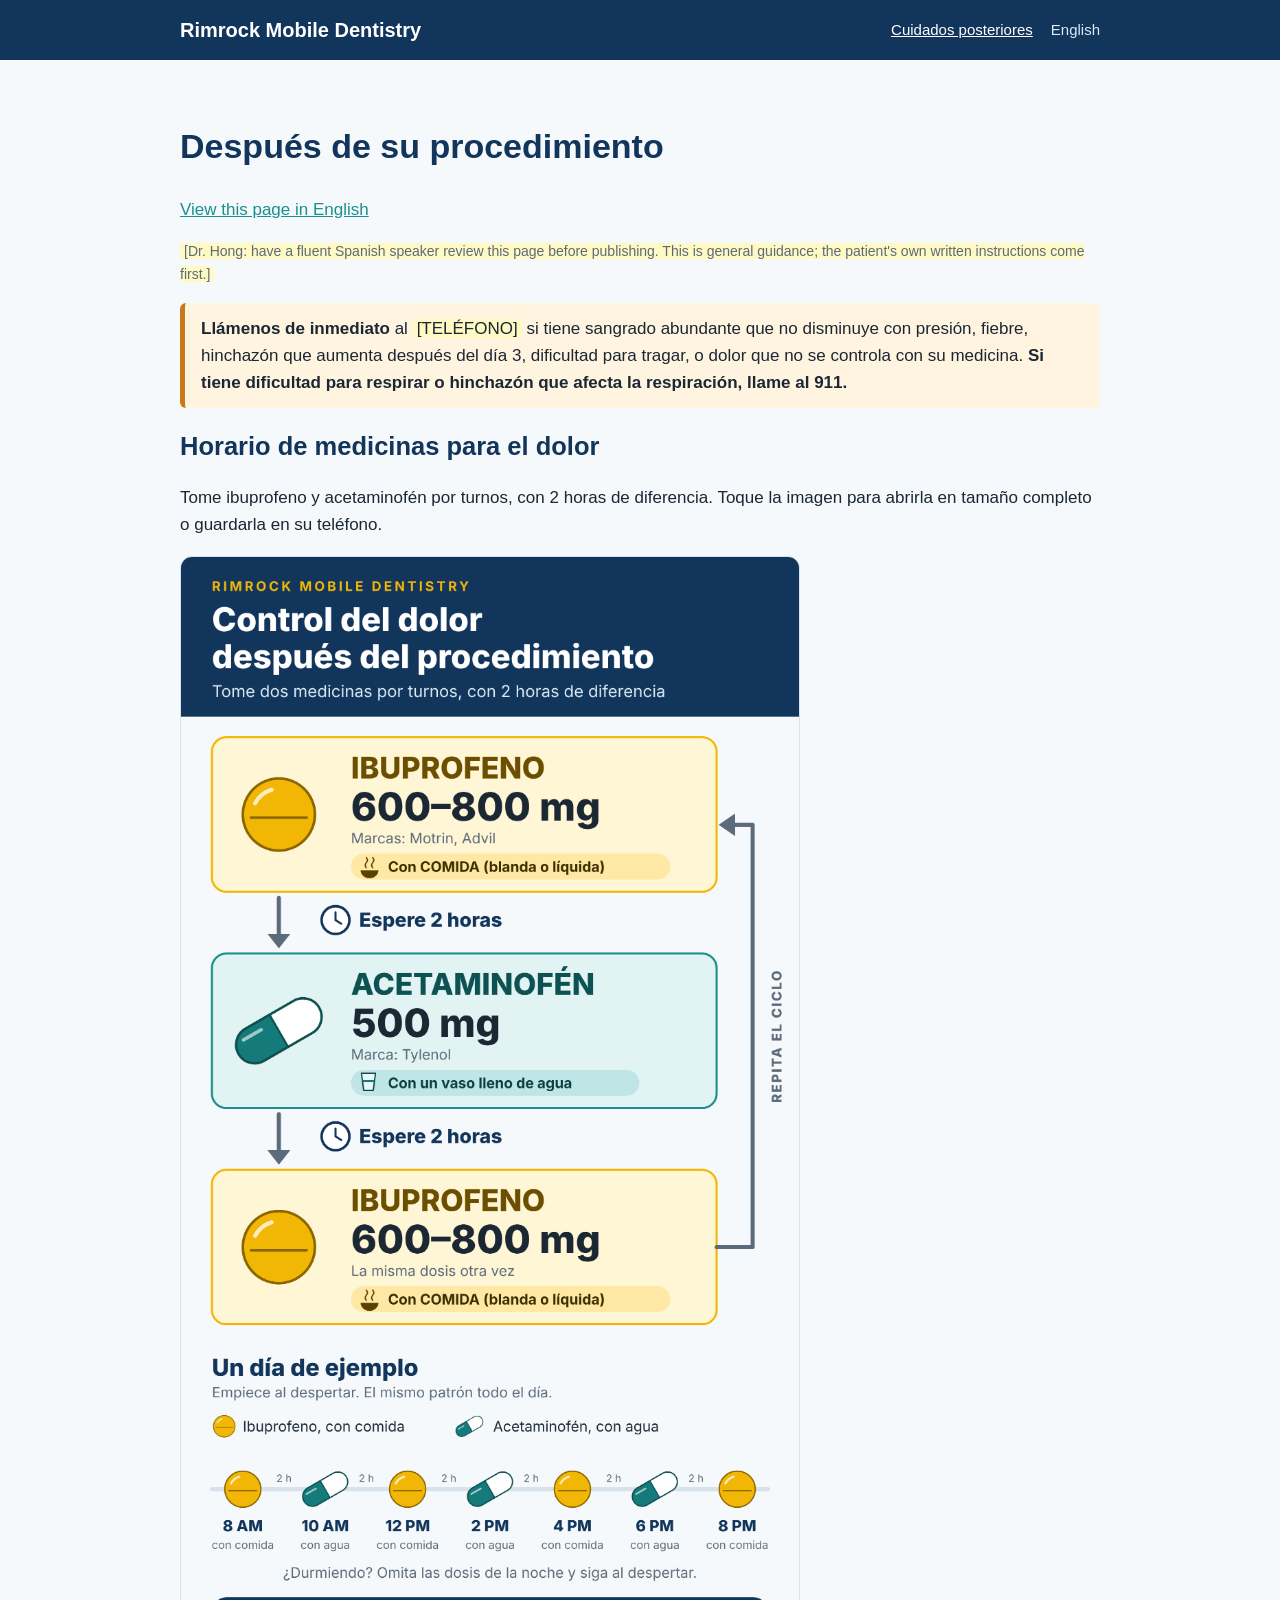
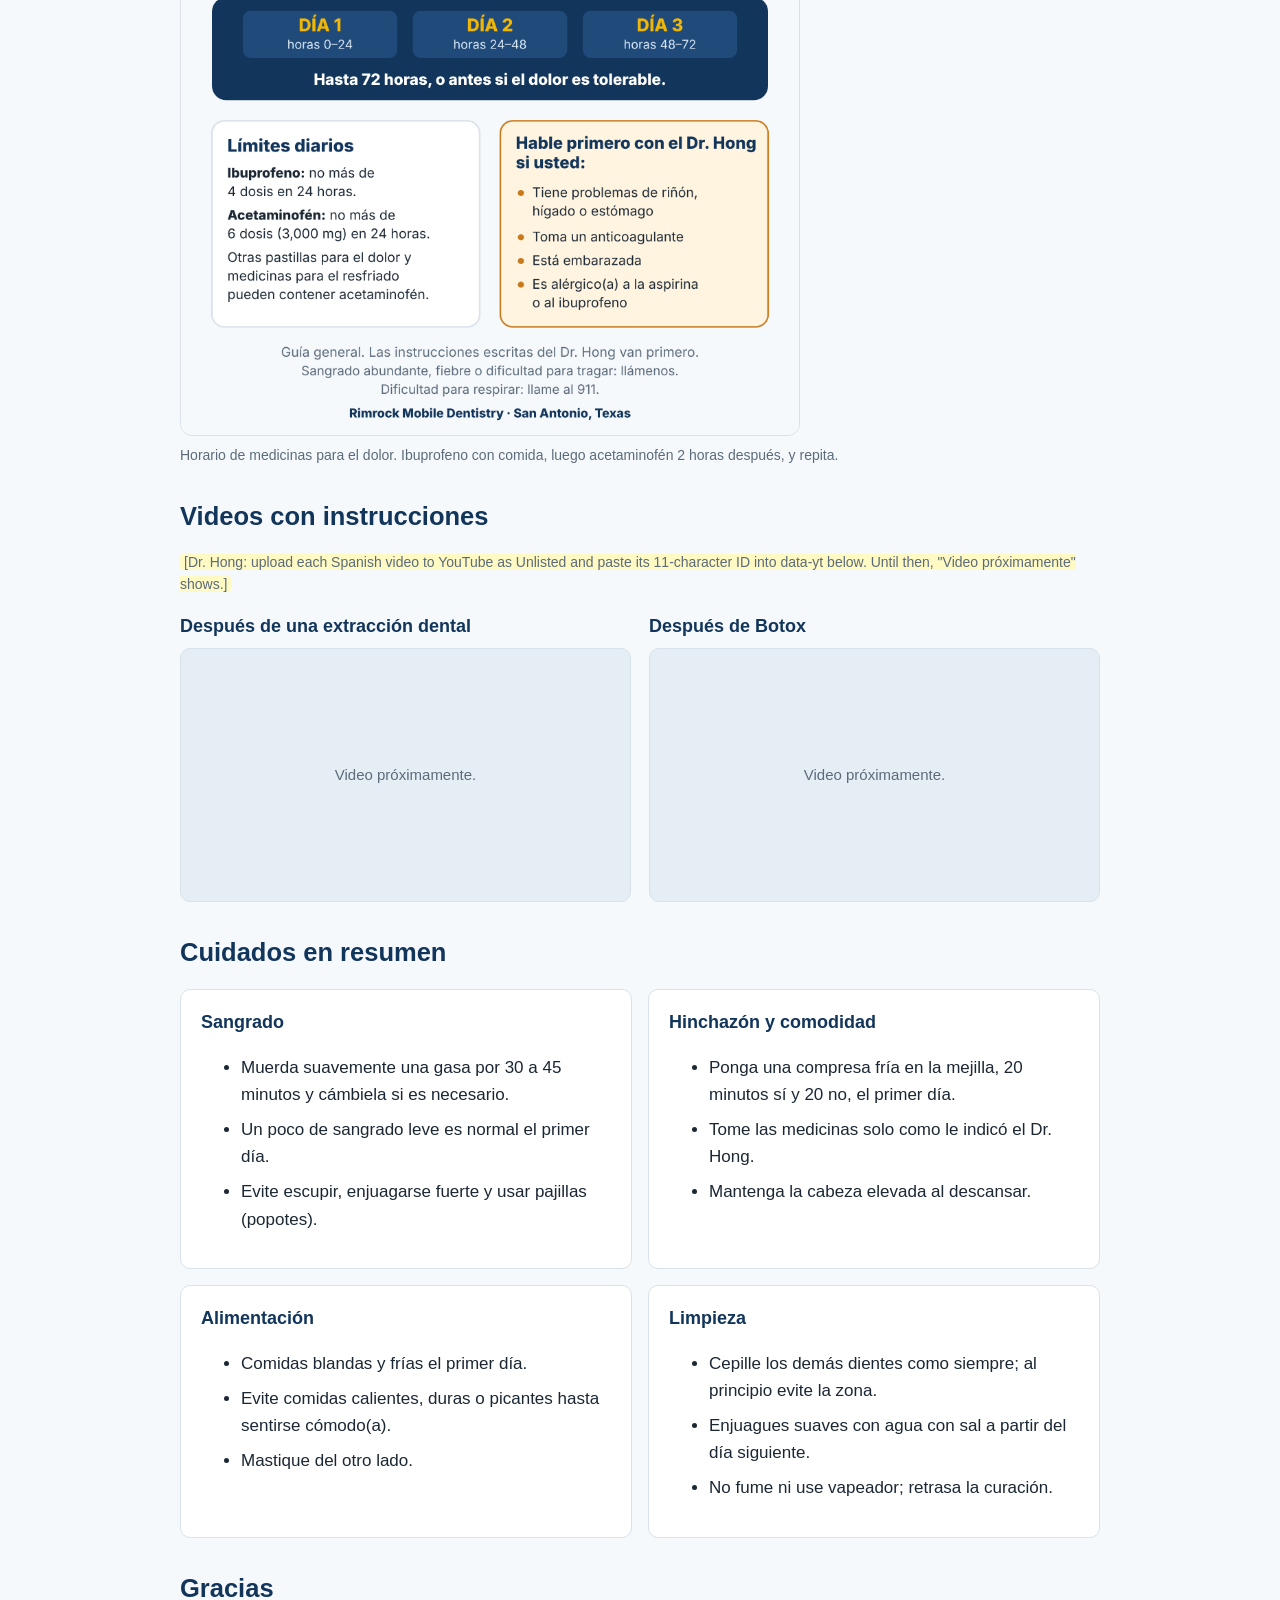
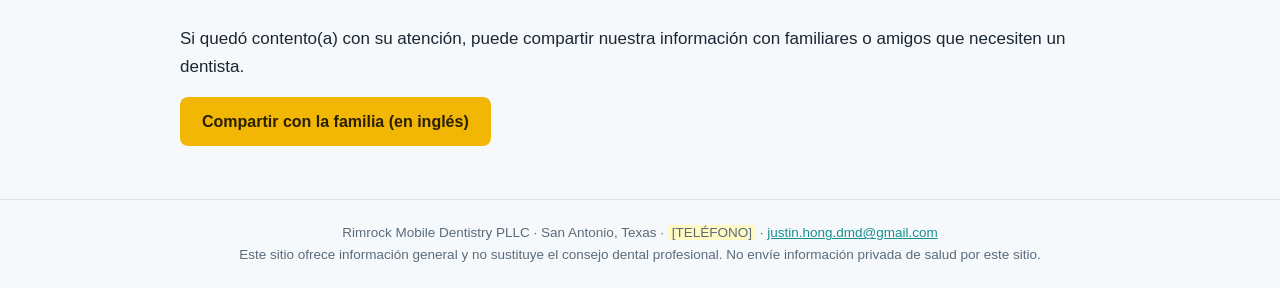
==== postop-es.html @ 41a5549b "Add files via upload" ====
<!DOCTYPE html><html lang="es"><head><meta charset="utf-8"><meta name="viewport" content="width=device-width, initial-scale=1"><title>Cuidados posteriores | Rimrock Mobile Dentistry</title><meta name="description" content="Instrucciones de cuidado, horario de medicinas para el dolor y videos después de su procedimiento dental."><link rel="stylesheet" href="style.css"></head><body><header><div class="in"><a class="brand" href="index.html">Rimrock Mobile Dentistry</a><nav><a href="postop-es.html" aria-current="page">Cuidados posteriores</a><a href="postop.html" lang="en" hreflang="en">English</a></nav></div></header>
<main>
<h1 style="color:var(--navy)">Después de su procedimiento</h1>
<p><a href="postop.html" lang="en" hreflang="en">View this page in English</a></p>
<p class="note"><span class="todo">[Dr. Hong: have a fluent Spanish speaker review this page before publishing. This is general guidance; the patient's own written instructions come first.]</span></p>
<div class="alert"><strong>Llámenos de inmediato</strong> al <span class="todo">[TELÉFONO]</span> si tiene sangrado abundante que no disminuye con presión, fiebre, hinchazón que aumenta después del día 3, dificultad para tragar, o dolor que no se controla con su medicina. <strong>Si tiene dificultad para respirar o hinchazón que afecta la respiración, llame al 911.</strong></div>

<h2>Horario de medicinas para el dolor</h2>
<p>Tome ibuprofeno y acetaminofén por turnos, con 2 horas de diferencia. Toque la imagen para abrirla en tamaño completo o guardarla en su teléfono.</p>
<figure class="figure"><a href="postop-pain-schedule-es.png" target="_blank" rel="noopener"><img src="postop-pain-schedule-es.png" width="1800" height="4305" loading="lazy" alt="Horario de medicinas para el dolor. Tome ibuprofeno de 600 a 800 mg con comida blanda o líquida. Dos horas después, tome acetaminofén de 500 mg con un vaso lleno de agua. Dos horas después, tome ibuprofeno con comida otra vez. Repita durante el día hasta 72 horas, o antes si el dolor es tolerable. Omita las dosis de la noche si está durmiendo. No más de 4 dosis de ibuprofeno ni 6 dosis de acetaminofén (3,000 mg) en 24 horas. Hable primero con el Dr. Hong si tiene problemas de riñón, hígado o estómago, toma un anticoagulante, está embarazada o es alérgico(a) a la aspirina o al ibuprofeno."></a><figcaption>Horario de medicinas para el dolor. Ibuprofeno con comida, luego acetaminofén 2 horas después, y repita.</figcaption></figure>

<h2>Videos con instrucciones</h2>
<p class="note"><span class="todo">[Dr. Hong: upload each Spanish video to YouTube as Unlisted and paste its 11-character ID into data-yt below. Until then, "Video próximamente" shows.]</span></p>
<div class="videos">
<div class="video-card"><h3>Después de una extracción dental</h3><div class="video" data-yt="" data-title="Después de una extracción dental">Video próximamente.</div></div>
<div class="video-card"><h3>Después de Botox</h3><div class="video" data-yt="" data-title="Después de Botox">Video próximamente.</div></div>
</div>

<h2>Cuidados en resumen</h2>
<div class="grid two">
<div class="card"><h3>Sangrado</h3><ul class="list"><li>Muerda suavemente una gasa por 30 a 45 minutos y cámbiela si es necesario.</li><li>Un poco de sangrado leve es normal el primer día.</li><li>Evite escupir, enjuagarse fuerte y usar pajillas (popotes).</li></ul></div>
<div class="card"><h3>Hinchazón y comodidad</h3><ul class="list"><li>Ponga una compresa fría en la mejilla, 20 minutos sí y 20 no, el primer día.</li><li>Tome las medicinas solo como le indicó el Dr. Hong.</li><li>Mantenga la cabeza elevada al descansar.</li></ul></div>
<div class="card"><h3>Alimentación</h3><ul class="list"><li>Comidas blandas y frías el primer día.</li><li>Evite comidas calientes, duras o picantes hasta sentirse cómodo(a).</li><li>Mastique del otro lado.</li></ul></div>
<div class="card"><h3>Limpieza</h3><ul class="list"><li>Cepille los demás dientes como siempre; al principio evite la zona.</li><li>Enjuagues suaves con agua con sal a partir del día siguiente.</li><li>No fume ni use vapeador; retrasa la curación.</li></ul></div>
</div>
<h2>Gracias</h2>
<p>Si quedó contento(a) con su atención, puede compartir nuestra información con familiares o amigos que necesiten un dentista.</p>
<p><a class="btn" href="refer.html">Compartir con la familia (en inglés)</a></p>
</main>
<script>
(function(){
 var els=document.querySelectorAll('.video[data-yt]');
 for(var i=0;i<els.length;i++){
  var el=els[i],id=(el.getAttribute('data-yt')||'').trim();
  if(!/^[A-Za-z0-9_-]{11}$/.test(id))continue;
  var f=document.createElement('iframe');
  f.src='https://www.youtube-nocookie.com/embed/'+id+'?rel=0&hl=es';
  f.title=el.getAttribute('data-title')||'Video';
  f.loading='lazy';
  f.allow='encrypted-media; picture-in-picture';
  f.allowFullscreen=true;
  el.textContent='';
  el.className+=' ready';
  el.appendChild(f);
 }
})();
</script>
<footer>Rimrock Mobile Dentistry PLLC &middot; San Antonio, Texas &middot; <span class="todo">[TELÉFONO]</span> &middot; <a href="mailto:justin.hong.dmd@gmail.com">justin.hong.dmd@gmail.com</a><br>Este sitio ofrece información general y no sustituye el consejo dental profesional. No envíe información privada de salud por este sitio.</footer></body></html>
---- style.css ----
:root{--navy:#12355b;--teal:#1a8f8f;--ink:#1b2733;--muted:#5b6b7a;--bg:#f6f9fb;--card:#fff;--line:#d9e1ea}
*{box-sizing:border-box}
body{margin:0;font:17px/1.6 "Helvetica Neue",Helvetica,Arial,sans-serif;color:var(--ink);background:var(--bg)}
a{color:var(--teal)}
header{background:var(--navy);color:#fff}
header .in{max-width:960px;margin:0 auto;padding:14px 20px;display:flex;justify-content:space-between;align-items:center;gap:14px;flex-wrap:wrap}
header .brand{font-weight:700;font-size:20px;color:#fff;text-decoration:none}
nav a{color:#dbe9f5;text-decoration:none;margin-left:18px;font-size:15px}
nav a:hover,nav a[aria-current]{color:#fff;text-decoration:underline}
.hero{background:linear-gradient(135deg,#12355b,#1a8f8f);color:#fff;padding:64px 20px}
.hero .in{max-width:960px;margin:0 auto}
.hero h1{margin:0 0 10px;font-size:38px;line-height:1.15}
.hero p{max-width:620px;font-size:19px;margin:0 0 22px;color:#e4f1f6}
.btn{display:inline-block;background:#f2b705;color:#2a2000;font-weight:700;padding:12px 22px;border-radius:8px;text-decoration:none;border:0;font-size:16px;cursor:pointer}
.btn.alt{background:transparent;color:var(--navy);border:2px solid var(--navy)}
main{max-width:960px;margin:0 auto;padding:36px 20px}
h2{color:var(--navy);margin:0 0 8px}
.grid{display:grid;grid-template-columns:repeat(auto-fit,minmax(240px,1fr));gap:16px;margin:16px 0 30px}
.card{background:var(--card);border:1px solid var(--line);border-radius:10px;padding:18px 20px}
.card h3{margin:0 0 6px;color:var(--navy);font-size:18px}
.note{font-size:14px;color:var(--muted)}
.alert{background:#fff4e0;border-left:5px solid #c9791a;padding:12px 16px;border-radius:6px;margin:18px 0}
.todo{background:#fff9c4;padding:0 4px;border-radius:3px}
ol.steps li,ul.list li{margin:8px 0}
form{display:grid;gap:12px;max-width:480px}
label{display:grid;gap:4px;font-size:15px}
input,textarea,select{font:inherit;padding:10px;border:1px solid #b9c6d3;border-radius:6px;background:#fff;color:var(--ink)}
input:focus-visible,textarea:focus-visible,select:focus-visible,a:focus-visible,button:focus-visible{outline:3px solid #f2b705;outline-offset:2px}
footer{border-top:1px solid var(--line);padding:22px 20px;text-align:center;color:var(--muted);font-size:13.5px}
@media (max-width:600px){.hero h1{font-size:30px}nav a{margin-left:12px}}

/* --- additions: Botox card layout, pain schedule picture, post-op videos --- */
.grid.four{grid-template-columns:repeat(auto-fit,minmax(200px,1fr))}
.grid.two{grid-template-columns:repeat(auto-fit,minmax(300px,1fr))}
.figure{margin:14px 0 30px}
.figure img{display:block;width:100%;max-width:620px;height:auto;border:1px solid var(--line);border-radius:12px;background:#fff}
.figure figcaption{font-size:14px;color:var(--muted);margin-top:8px}
.videos{display:grid;grid-template-columns:repeat(auto-fit,minmax(300px,1fr));gap:18px;margin:16px 0 30px}
.video-card{min-width:0}
.video-card h3{margin:0 0 8px;color:var(--navy);font-size:18px}
.video{aspect-ratio:16/9;border-radius:10px;overflow:hidden;background:#e6eef5;border:1px solid var(--line);display:grid;place-items:center;text-align:center;padding:12px;color:var(--muted);font-size:15px}
.video.ready{padding:0;background:#000}
.video iframe{width:100%;height:100%;border:0;display:block}
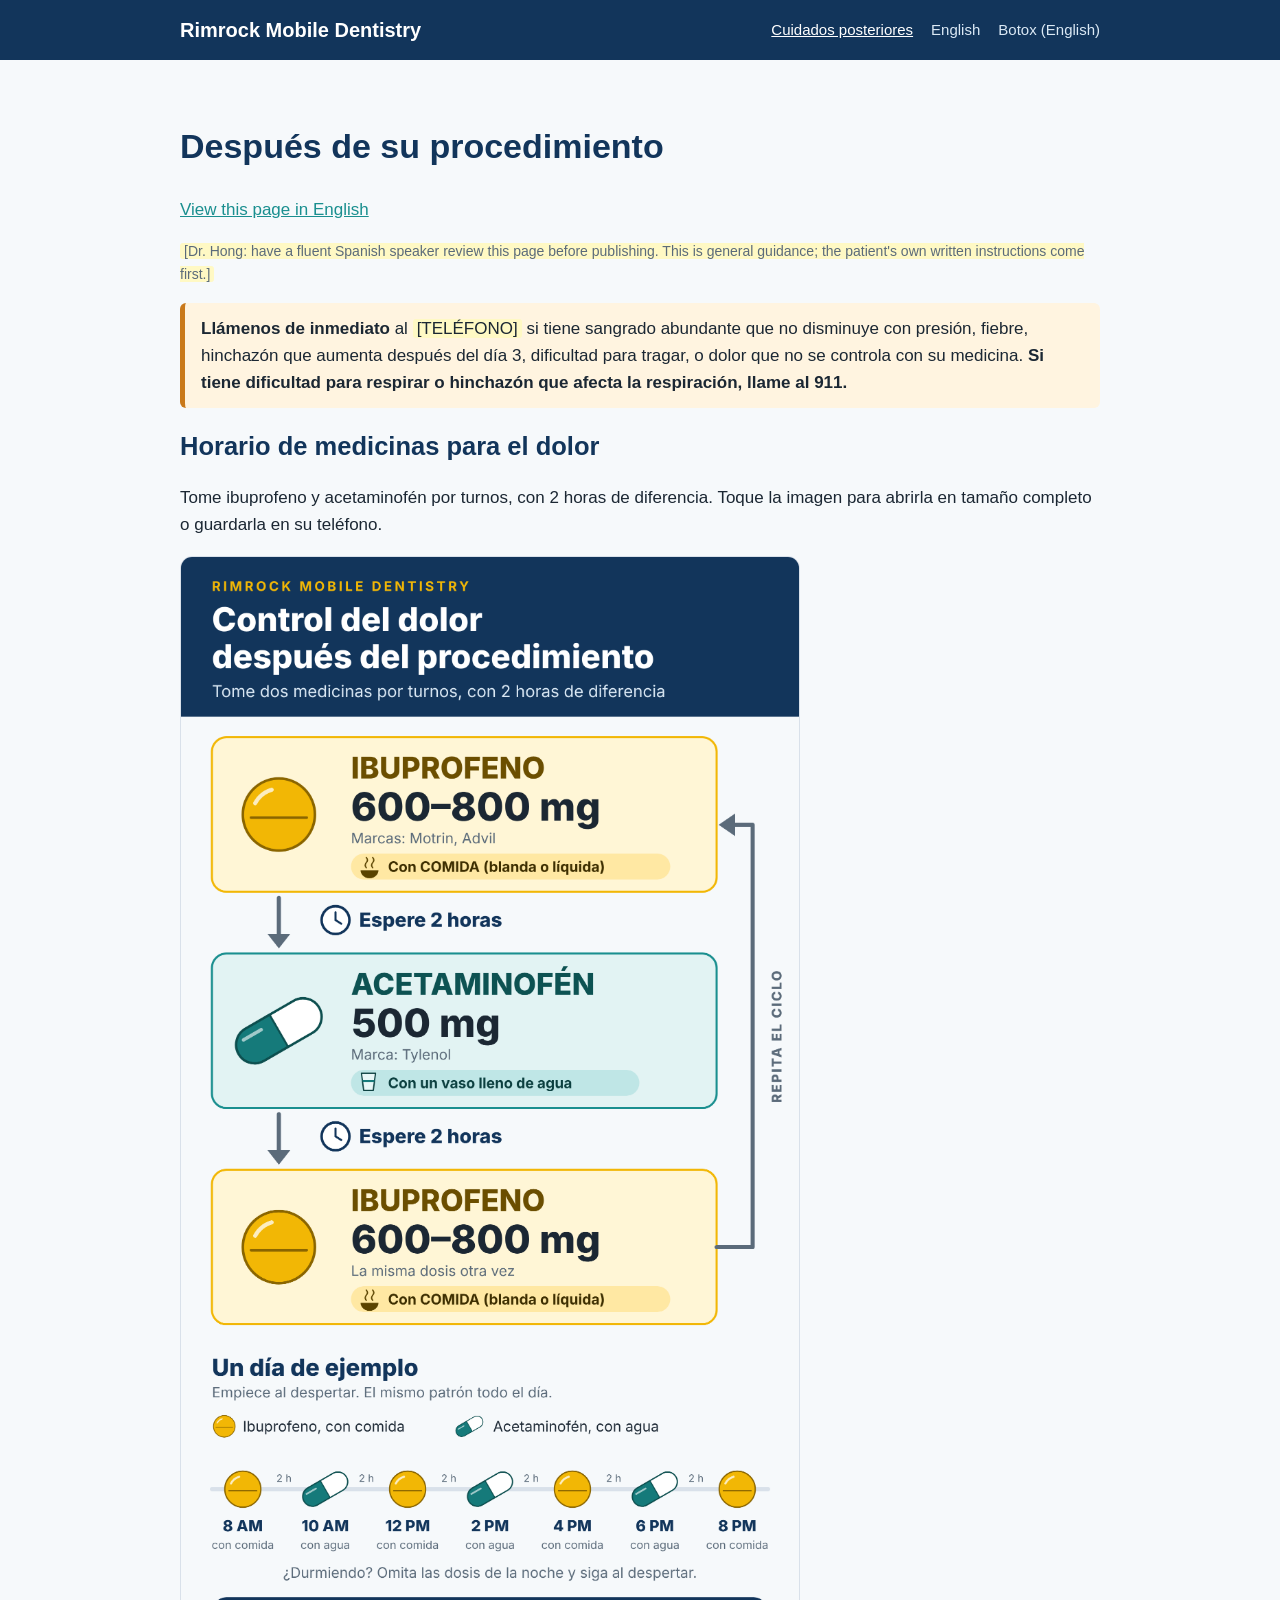
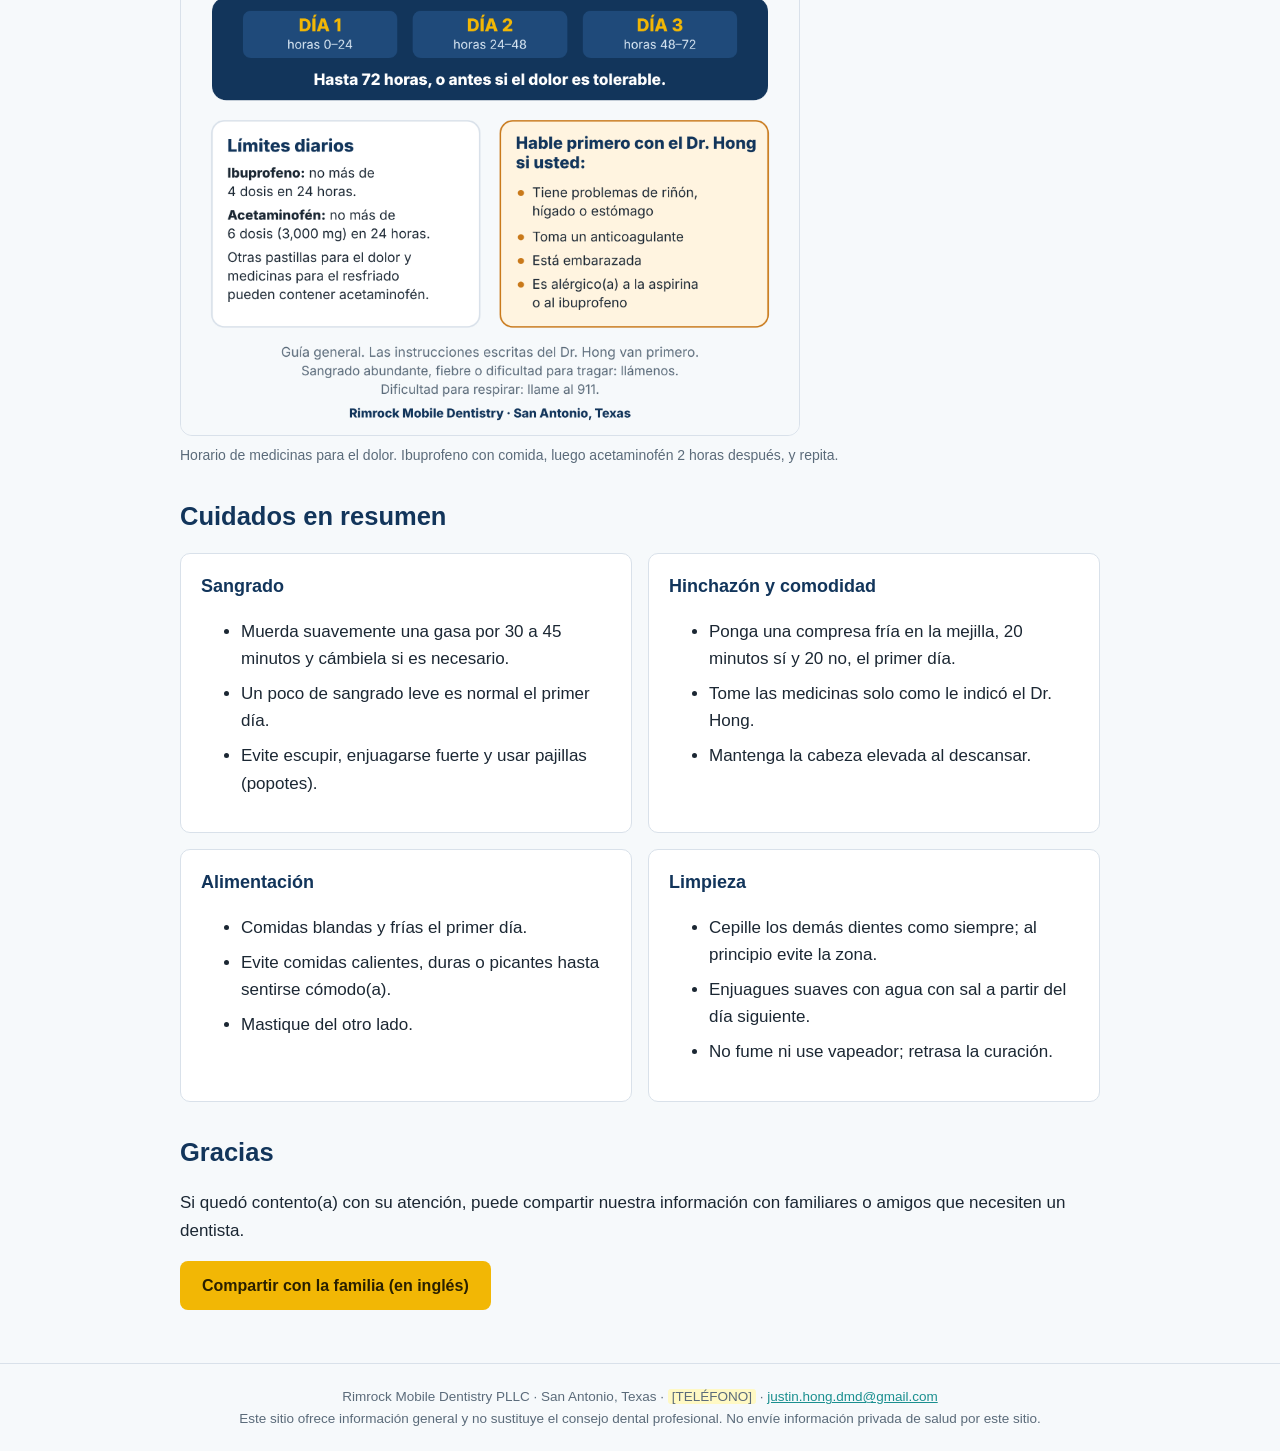
==== commit 03bd410b: "Add files via upload" ====
--- a/postop-es.html
+++ b/postop-es.html
@@ -1,4 +1,4 @@
-<!DOCTYPE html><html lang="es"><head><meta charset="utf-8"><meta name="viewport" content="width=device-width, initial-scale=1"><title>Cuidados posteriores | Rimrock Mobile Dentistry</title><meta name="description" content="Instrucciones de cuidado, horario de medicinas para el dolor y videos después de su procedimiento dental."><link rel="stylesheet" href="style.css"></head><body><header><div class="in"><a class="brand" href="index.html">Rimrock Mobile Dentistry</a><nav><a href="postop-es.html" aria-current="page">Cuidados posteriores</a><a href="postop.html" lang="en" hreflang="en">English</a></nav></div></header>
+<!DOCTYPE html><html lang="es"><head><meta charset="utf-8"><meta name="viewport" content="width=device-width, initial-scale=1"><title>Cuidados posteriores | Rimrock Mobile Dentistry</title><meta name="description" content="Instrucciones de cuidado, horario de medicinas para el dolor después de su procedimiento dental."><link rel="stylesheet" href="style.css"></head><body><header><div class="in"><a class="brand" href="index.html">Rimrock Mobile Dentistry</a><nav><a href="postop-es.html" aria-current="page">Cuidados posteriores</a><a href="postop.html" lang="en" hreflang="en">English</a><a href="botox.html" lang="en" hreflang="en">Botox (English)</a></nav></div></header>
 <main>
 <h1 style="color:var(--navy)">Después de su procedimiento</h1>
 <p><a href="postop.html" lang="en" hreflang="en">View this page in English</a></p>
@@ -8,13 +8,6 @@
 <h2>Horario de medicinas para el dolor</h2>
 <p>Tome ibuprofeno y acetaminofén por turnos, con 2 horas de diferencia. Toque la imagen para abrirla en tamaño completo o guardarla en su teléfono.</p>
 <figure class="figure"><a href="postop-pain-schedule-es.png" target="_blank" rel="noopener"><img src="postop-pain-schedule-es.png" width="1800" height="4305" loading="lazy" alt="Horario de medicinas para el dolor. Tome ibuprofeno de 600 a 800 mg con comida blanda o líquida. Dos horas después, tome acetaminofén de 500 mg con un vaso lleno de agua. Dos horas después, tome ibuprofeno con comida otra vez. Repita durante el día hasta 72 horas, o antes si el dolor es tolerable. Omita las dosis de la noche si está durmiendo. No más de 4 dosis de ibuprofeno ni 6 dosis de acetaminofén (3,000 mg) en 24 horas. Hable primero con el Dr. Hong si tiene problemas de riñón, hígado o estómago, toma un anticoagulante, está embarazada o es alérgico(a) a la aspirina o al ibuprofeno."></a><figcaption>Horario de medicinas para el dolor. Ibuprofeno con comida, luego acetaminofén 2 horas después, y repita.</figcaption></figure>
-
-<h2>Videos con instrucciones</h2>
-<p class="note"><span class="todo">[Dr. Hong: upload each Spanish video to YouTube as Unlisted and paste its 11-character ID into data-yt below. Until then, "Video próximamente" shows.]</span></p>
-<div class="videos">
-<div class="video-card"><h3>Después de una extracción dental</h3><div class="video" data-yt="" data-title="Después de una extracción dental">Video próximamente.</div></div>
-<div class="video-card"><h3>Después de Botox</h3><div class="video" data-yt="" data-title="Después de Botox">Video próximamente.</div></div>
-</div>
 
 <h2>Cuidados en resumen</h2>
 <div class="grid two">
@@ -27,22 +20,4 @@
 <p>Si quedó contento(a) con su atención, puede compartir nuestra información con familiares o amigos que necesiten un dentista.</p>
 <p><a class="btn" href="refer.html">Compartir con la familia (en inglés)</a></p>
 </main>
-<script>
-(function(){
- var els=document.querySelectorAll('.video[data-yt]');
- for(var i=0;i<els.length;i++){
-  var el=els[i],id=(el.getAttribute('data-yt')||'').trim();
-  if(!/^[A-Za-z0-9_-]{11}$/.test(id))continue;
-  var f=document.createElement('iframe');
-  f.src='https://www.youtube-nocookie.com/embed/'+id+'?rel=0&hl=es';
-  f.title=el.getAttribute('data-title')||'Video';
-  f.loading='lazy';
-  f.allow='encrypted-media; picture-in-picture';
-  f.allowFullscreen=true;
-  el.textContent='';
-  el.className+=' ready';
-  el.appendChild(f);
- }
-})();
-</script>
 <footer>Rimrock Mobile Dentistry PLLC &middot; San Antonio, Texas &middot; <span class="todo">[TELÉFONO]</span> &middot; <a href="mailto:justin.hong.dmd@gmail.com">justin.hong.dmd@gmail.com</a><br>Este sitio ofrece información general y no sustituye el consejo dental profesional. No envíe información privada de salud por este sitio.</footer></body></html>
--- a/style.css
+++ b/style.css
@@ -41,3 +41,4 @@
 .video{aspect-ratio:16/9;border-radius:10px;overflow:hidden;background:#e6eef5;border:1px solid var(--line);display:grid;place-items:center;text-align:center;padding:12px;color:var(--muted);font-size:15px}
 .video.ready{padding:0;background:#000}
 .video iframe{width:100%;height:100%;border:0;display:block}
+.figure.wide svg{max-width:700px;border:1px solid var(--line);border-radius:12px}
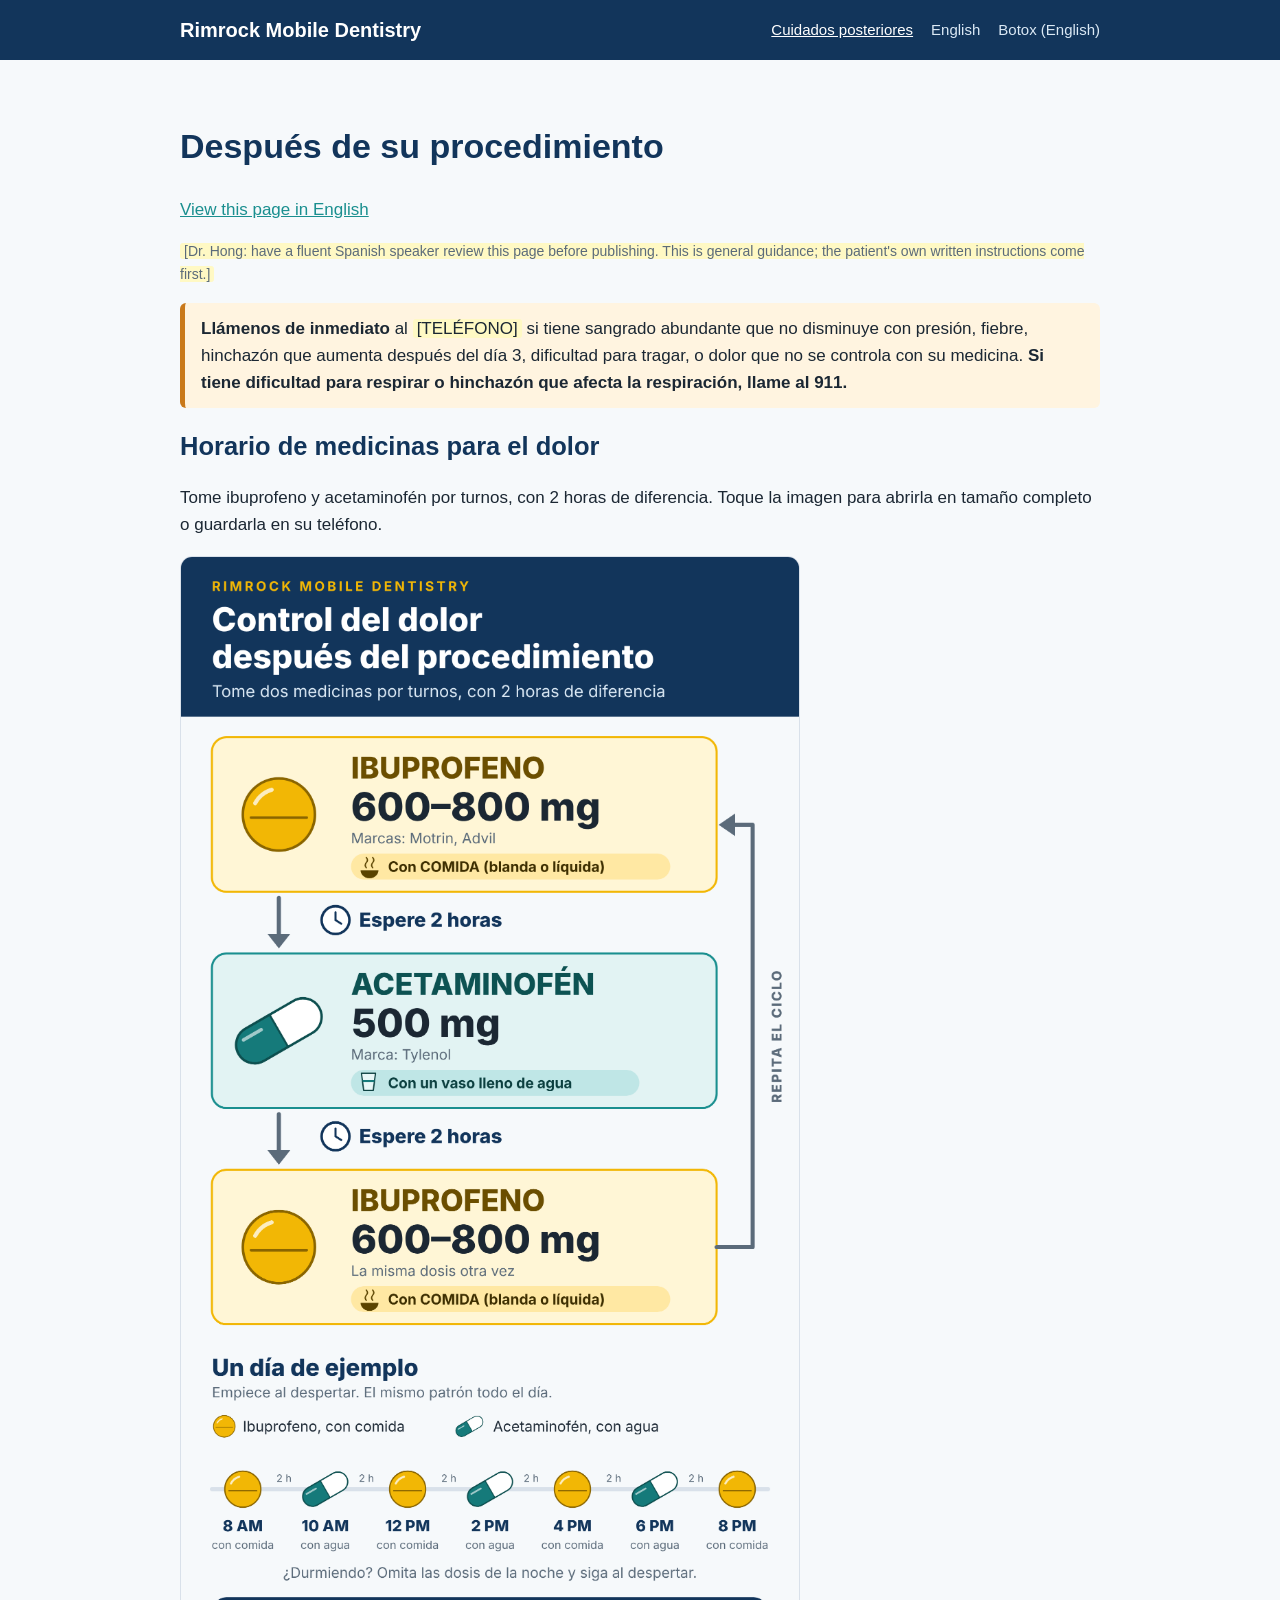
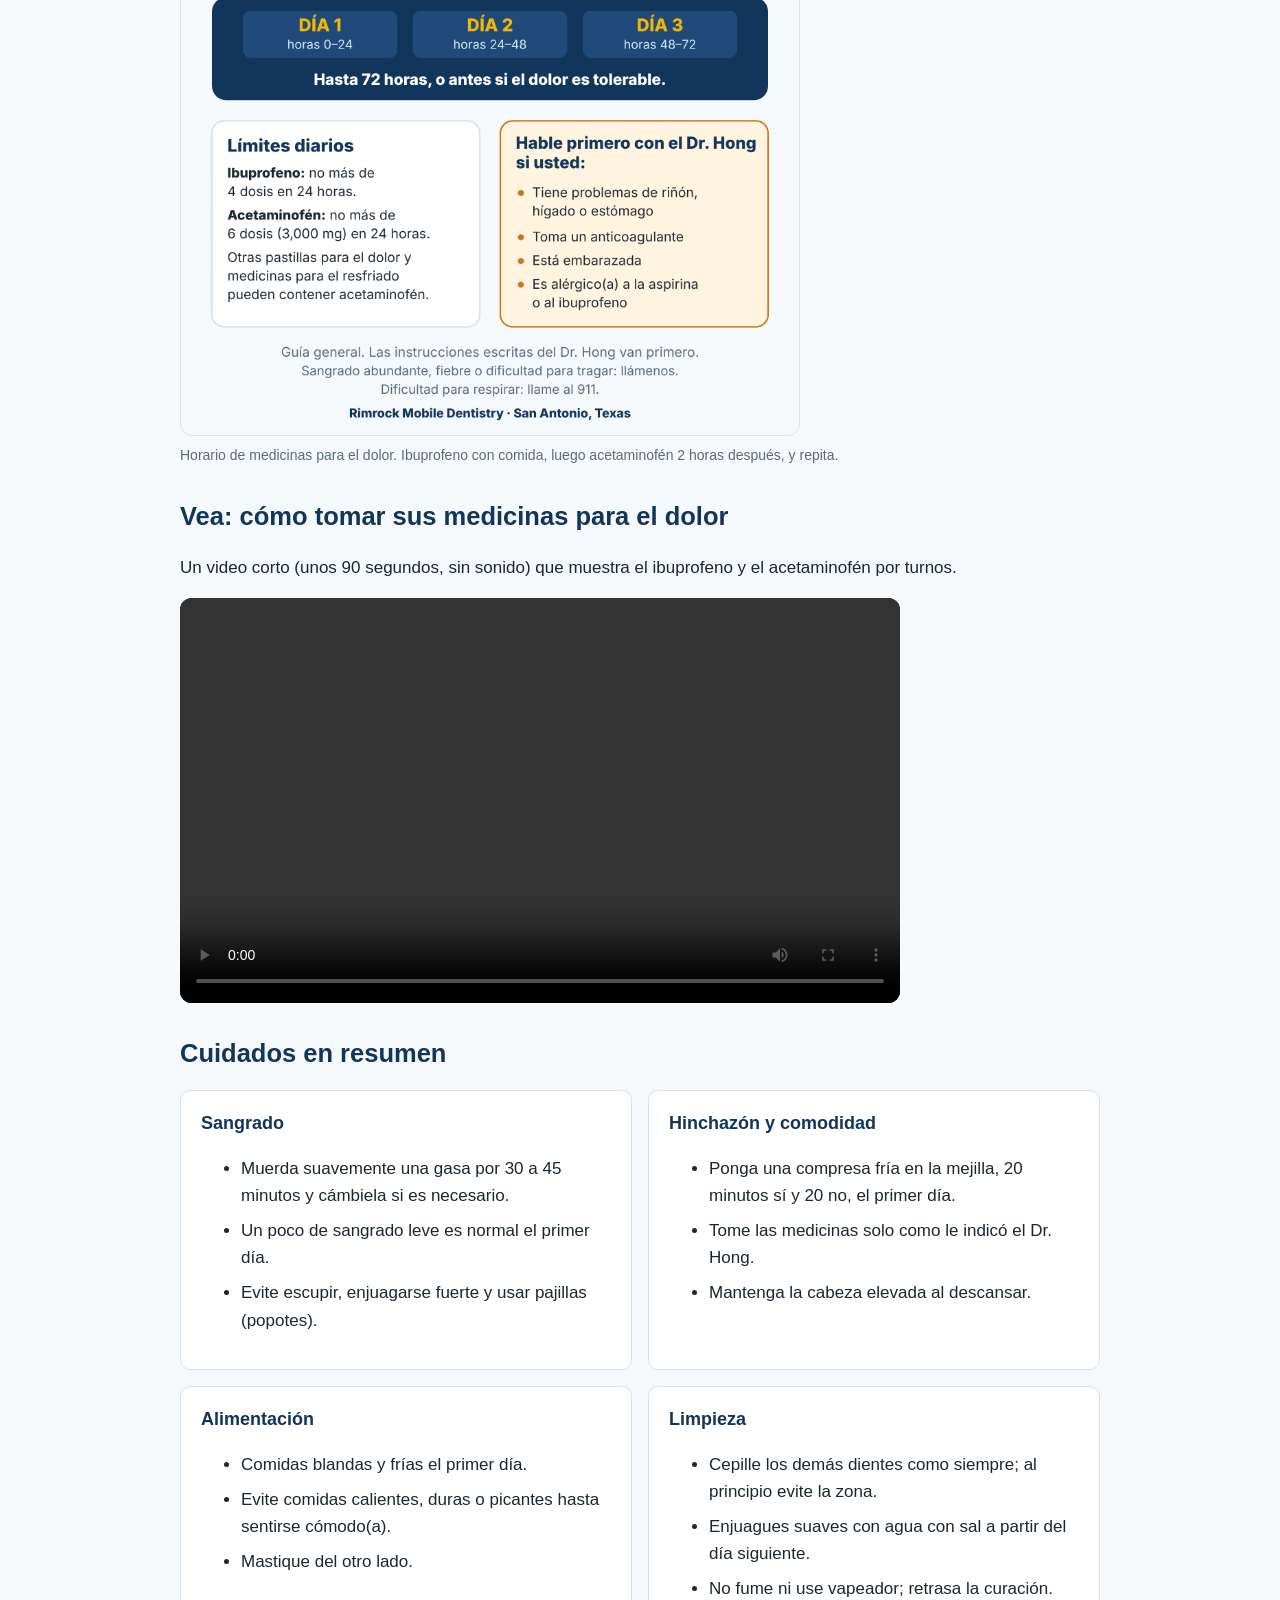
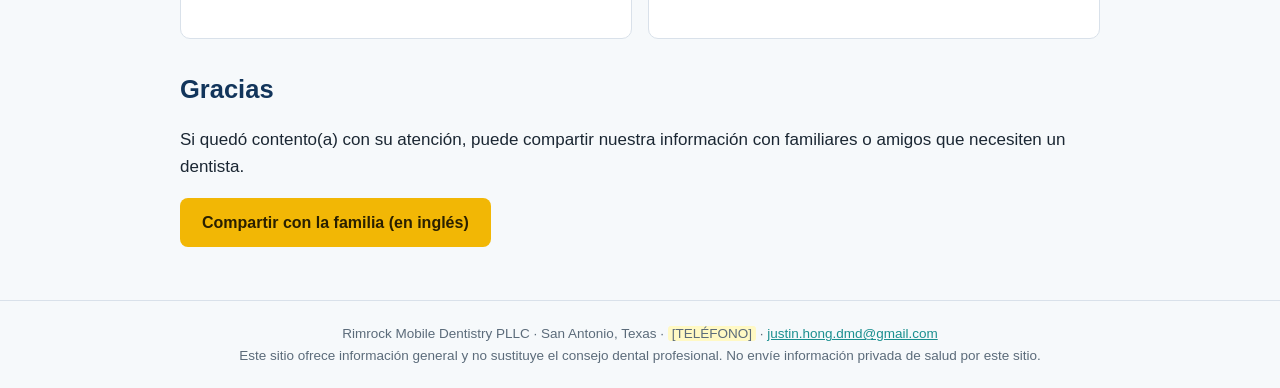
==== commit d50f17df: "Add files via upload" ====
--- a/postop-es.html
+++ b/postop-es.html
@@ -8,6 +8,10 @@
 <h2>Horario de medicinas para el dolor</h2>
 <p>Tome ibuprofeno y acetaminofén por turnos, con 2 horas de diferencia. Toque la imagen para abrirla en tamaño completo o guardarla en su teléfono.</p>
 <figure class="figure"><a href="postop-pain-schedule-es.png" target="_blank" rel="noopener"><img src="postop-pain-schedule-es.png" width="1800" height="4305" loading="lazy" alt="Horario de medicinas para el dolor. Tome ibuprofeno de 600 a 800 mg con comida blanda o líquida. Dos horas después, tome acetaminofén de 500 mg con un vaso lleno de agua. Dos horas después, tome ibuprofeno con comida otra vez. Repita durante el día hasta 72 horas, o antes si el dolor es tolerable. Omita las dosis de la noche si está durmiendo. No más de 4 dosis de ibuprofeno ni 6 dosis de acetaminofén (3,000 mg) en 24 horas. Hable primero con el Dr. Hong si tiene problemas de riñón, hígado o estómago, toma un anticoagulante, está embarazada o es alérgico(a) a la aspirina o al ibuprofeno."></a><figcaption>Horario de medicinas para el dolor. Ibuprofeno con comida, luego acetaminofén 2 horas después, y repita.</figcaption></figure>
+
+<h2>Vea: cómo tomar sus medicinas para el dolor</h2>
+<p>Un video corto (unos 90 segundos, sin sonido) que muestra el ibuprofeno y el acetaminofén por turnos.</p>
+<video class="player" controls preload="metadata" playsinline width="1280" height="720" aria-label="Video: cómo tomar ibuprofeno y acetaminofén después de su procedimiento"><source src="postop-pain-medicine-es.mp4" type="video/mp4">Su navegador no puede reproducir este video. <a href="postop-pain-medicine-es.mp4">Descárguelo aquí</a>.</video>
 
 <h2>Cuidados en resumen</h2>
 <div class="grid two">
--- a/style.css
+++ b/style.css
@@ -42,3 +42,4 @@
 .video.ready{padding:0;background:#000}
 .video iframe{width:100%;height:100%;border:0;display:block}
 .figure.wide svg{max-width:700px;border:1px solid var(--line);border-radius:12px}
+.player{display:block;width:100%;max-width:720px;height:auto;aspect-ratio:16/9;background:#000;border-radius:12px;margin:10px 0 30px}
